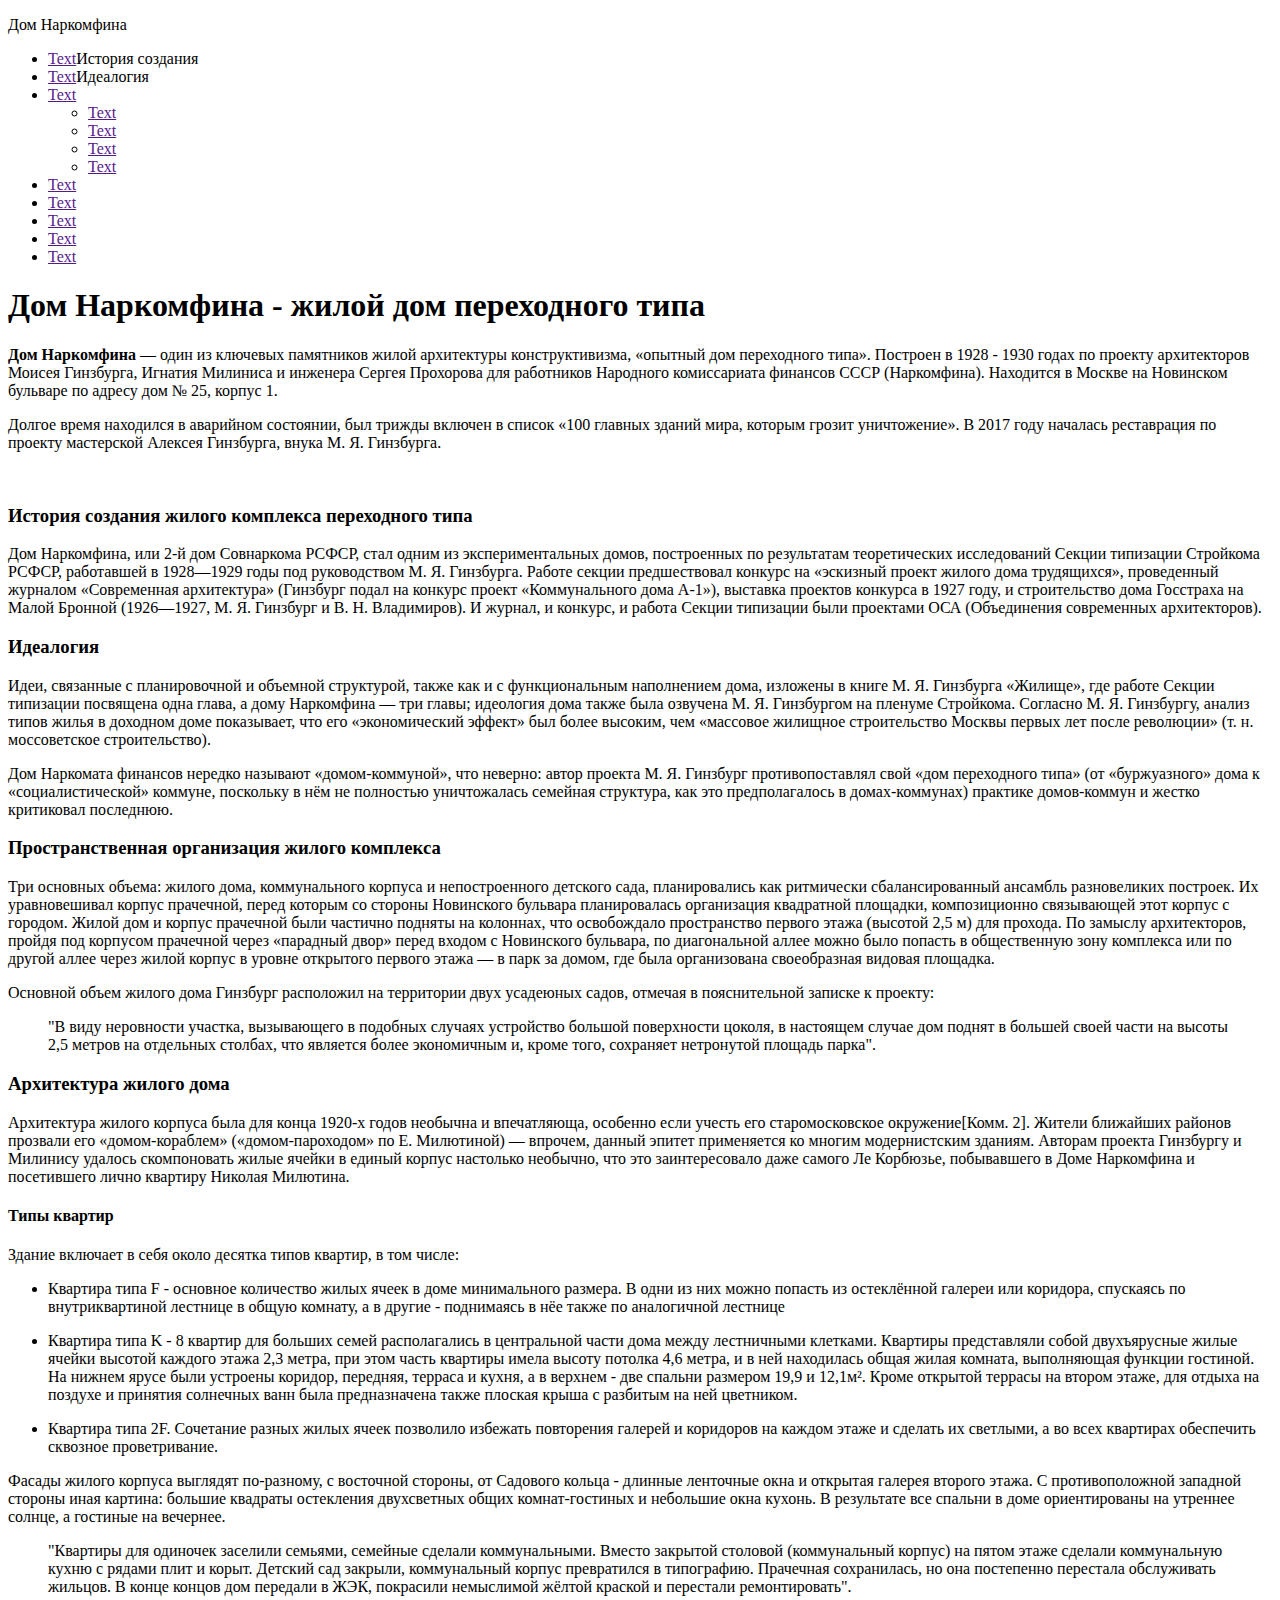
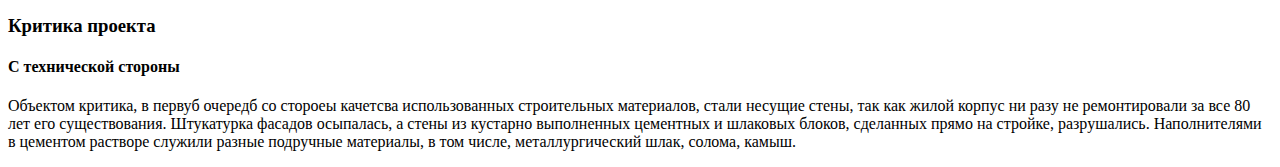
==== dom_narkomfina2_mihalkova.html @ 037fd964 "Create dom_narkomfina2_mihalkova.html" ====
<!DOCTYPE html>
<html lang="en" dir="ltr">
  <head>
    <meta charset="utf-8">
    <link rel="stylesheet" href="stylesheet/style.css">

    <style>
    @import 'reset.css';
    @import url('https://fonts.googleapis.com/css?family=PT+Sans+Caption:400,700|PT+Sans:400,400i,700,700i&amp;subset=cyrillic');
    @import 'layout.css';
    </style>

    <title>Дом Наркомфина</title>


  </head>

  <body>

    <nav>
      <article>
        <p>Дом Наркомфина</p>
        <ul>
          <li><a href="">Text</a>История создания</li>
          <li><a href="">Text</a>Идеалогия</li>
          <li><a href="">Text</a></li>
          <ul>
            <li><a href="">Text</a></li>
            <li><a href="">Text</a></li>
            <li><a href="">Text</a></li>
            <li><a href="">Text</a></li>
          </ul>
          <li><a href="">Text</a></li>
          <li><a href="">Text</a></li>
          <li><a href="">Text</a></li>
          <li><a href="">Text</a></li>
          <li><a href="">Text</a></li>
        </ul>
      </article>
    </nav>

    <h1>Дом Наркомфина - жилой дом переходного типа</h1>
    <p><strong>Дом Наркомфина</strong> — один из ключевых памятников жилой архитектуры конструктивизма, «опытный дом переходного типа».
      Построен в 1928 - 1930 годах по проекту архитекторов Моисея Гинзбурга, Игнатия Милиниса и инженера Сергея Прохорова для работников Народного комиссариата финансов СССР (Наркомфина).
      Находится в Москве на Новинском бульваре по адресу дом № 25, корпус 1.
      <p>Долгое время находился в аварийном состоянии, был трижды включен в список «100 главных зданий мира, которым грозит уничтожение». В 2017 году началась реставрация по проекту мастерской Алексея Гинзбурга, внука М. Я. Гинзбурга.</p>
      <img src="https://upload.wikimedia.org/wikipedia/commons/thumb/7/79/Narkomfin_Building_Moscow_2007_01.jpg/600px-Narkomfin_Building_Moscow_2007_01.jpg" alt="">

    <h3>История создания жилого комплекса переходного типа</h3>
    <p>Дом Наркомфина, или 2-й дом Совнаркома РСФСР, стал одним из экспериментальных домов, построенных по результатам теоретических исследований Секции типизации Стройкома РСФСР,
      работавшей в 1928—1929 годы под руководством М. Я. Гинзбурга. Работе секции предшествовал конкурс на «эскизный проект жилого дома трудящихся», проведенный журналом
      «Современная архитектура» (Гинзбург подал на конкурс проект «Коммунального дома А-1»), выставка проектов конкурса в 1927 году, и строительство дома Госстраха на Малой Бронной
      (1926—1927, М. Я. Гинзбург и В. Н. Владимиров). И журнал, и конкурс, и работа Секции типизации были проектами ОСА (Объединения современных архитекторов).</p>

     <h3>Идеалогия</h3>
     <p>Идеи, связанные с планировочной и объемной структурой, также как и с функциональным наполнением дома, изложены в книге М. Я. Гинзбурга «Жилище»,
       где работе Секции типизации посвящена одна глава, а дому Наркомфина — три главы; идеология дома также была озвучена М. Я. Гинзбургом на пленуме Стройкома.
       Согласно М. Я. Гинзбургу, анализ типов жилья в доходном доме показывает, что его «экономический эффект» был более высоким,
       чем «массовое жилищное строительство Москвы первых лет после революции» (т. н. моссоветское строительство).</p>
       <p>Дом Наркомата финансов нередко называют «домом-коммуной», что неверно: автор проекта М. Я. Гинзбург противопоставлял свой «дом переходного типа»
         (от «буржуазного» дома к «социалистической» коммуне, поскольку в нём не полностью уничтожалась семейная структура, как это предполагалось в домах-коммунах)
         практике домов-коммун и жестко критиковал последнюю.</p>

     <h3>Пространственная организация жилого комплекса</h3>
     <p>Три основных объема: жилого дома, коммунального корпуса и непостроенного детского сада, планировались как ритмически сбалансированный ансамбль разновеликих построек.
       Их уравновешивал корпус прачечной, перед которым со стороны Новинского бульвара планировалась организация квадратной площадки, композиционно связывающей этот корпус с городом.
       Жилой дом и корпус прачечной были частично подняты на колоннах, что освобождало пространство первого этажа (высотой 2,5 м) для прохода. По замыслу архитекторов,
       пройдя под корпусом прачечной через «парадный двор» перед входом с Новинского бульвара, по диагональной аллее можно было попасть в общественную зону комплекса или по другой аллее через жилой корпус в уровне открытого первого этажа
       — в парк за домом, где была организована своеобразная видовая площадка.</p>
       <p>Основной объем жилого дома Гинзбург расположил на территории двух усадеюных садов, отмечая в пояснительной записке к проекту:</p>
       <blockquote class="quote">
         <p>"В виду неровности участка, вызывающего в подобных случаях устройство большой поверхности цоколя, в настоящем случае дом поднят в большей своей части на высоты 2,5 метров
         на отдельных столбах, что является более экономичным и, кроме того, сохраняет нетронутой площадь парка". </p>
       </blockquote>

       <h3>Архитектура жилого дома</h3>
       <p>Архитектура жилого корпуса была для конца 1920-х годов необычна и впечатляюща, особенно если учесть его старомосковское окружение[Комм. 2]. Жители ближайших районов прозвали его «домом-кораблем»
         («домом-пароходом» по Е. Милютиной) — впрочем, данный эпитет применяется ко многим модернистским зданиям. Авторам проекта Гинзбургу и Милинису удалось скомпоновать жилые ячейки в единый корпус настолько необычно,
         что это заинтересовало даже самого Ле Корбюзье, побывавшего в Доме Наркомфина и посетившего лично квартиру Николая Милютина.</p>

       <h4>Типы квартир</h4>
       <p>Здание включает в себя около десятка типов квартир, в том числе:</p>

       <ul>
         <li><p>Квартира типа F - основное количество жилых ячеек в доме минимального размера.
          В одни из них можно попасть из остеклённой галереи или коридора, спускаясь по внутриквартиной
          лестнице в общую комнату, а в другие - поднимаясь в нёе также по аналогичной лестнице</p></li>
         <li><p>Квартира типа K - 8 квартир для больших семей располагались в центральной части дома между
           лестничными клетками. Квартиры представляли собой двухъярусные жилые ячейки высотой
           каждого этажа 2,3 метра, при этом часть квартиры имела высоту потолка 4,6  метра,
           и в ней находилась общая жилая комната, выполняющая функции гостиной. На нижнем ярусе были устроены коридор,
           передняя, терраса и кухня, а в верхнем - две спальни размером 19,9 и 12,1м². Кроме открытой террасы на втором
           этаже, для отдыха на поздухе и принятия солнечных ванн была предназначена также плоская крыша с разбитым на ней цветником.</p></li>
         <li><p>Квартира типа 2F. Сочетание разных жилых ячеек позволило избежать повторения галерей и коридоров на каждом этаже и
           сделать их светлыми, а во всех квартирах обеспечить сквозное проветривание.</p></li>
        </ul>

        <p>Фасады жилого корпуса выглядят по-разному, с восточной стороны, от Садового кольца -
           длинные ленточные окна и открытая галерея второго этажа. С противоположной западной стороны иная картина:
           большие квадраты остекления двухсветных общих комнат-гостиных и небольшие окна кухонь. В результате
           все спальни в доме ориентированы на утреннее солнце, а гостиные на вечернее.</p>

           <blockquote class="quote1">
             <p>"Квартиры для одиночек заселили семьями, семейные сделали коммунальными.
               Вместо закрытой столовой (коммунальный корпус) на пятом этаже сделали коммунальную кухню с рядами плит и корыт.
               Детский сад закрыли, коммунальный корпус превратился в типографию.
               Прачечная сохранилась, но она постепенно перестала обслуживать жильцов.
               В конце концов дом передали в ЖЭК, покрасили немыслимой жёлтой краской и перестали ремонтировать".</p>
           </blockquote>

           <h3>Критика проекта</h3>

           <h4>С технической стороны</h4>
           <p class="last">Объектом критика, в первуб очередб со стороеы качетсва использованных строительных материалов, стали несущие стены,
           так как жилой корпус ни разу не ремонтировали за все 80 лет его существования. Штукатурка фасадов осыпалась,
           а стены из кустарно выполненных цементных и шлаковых блоков, сделанных прямо на стройке, разрушались.
           Наполнителями в цементом растворе служили разные подручные материалы, в том числе, металлургический шлак, солома, камыш.</p>


  </body>
</html>
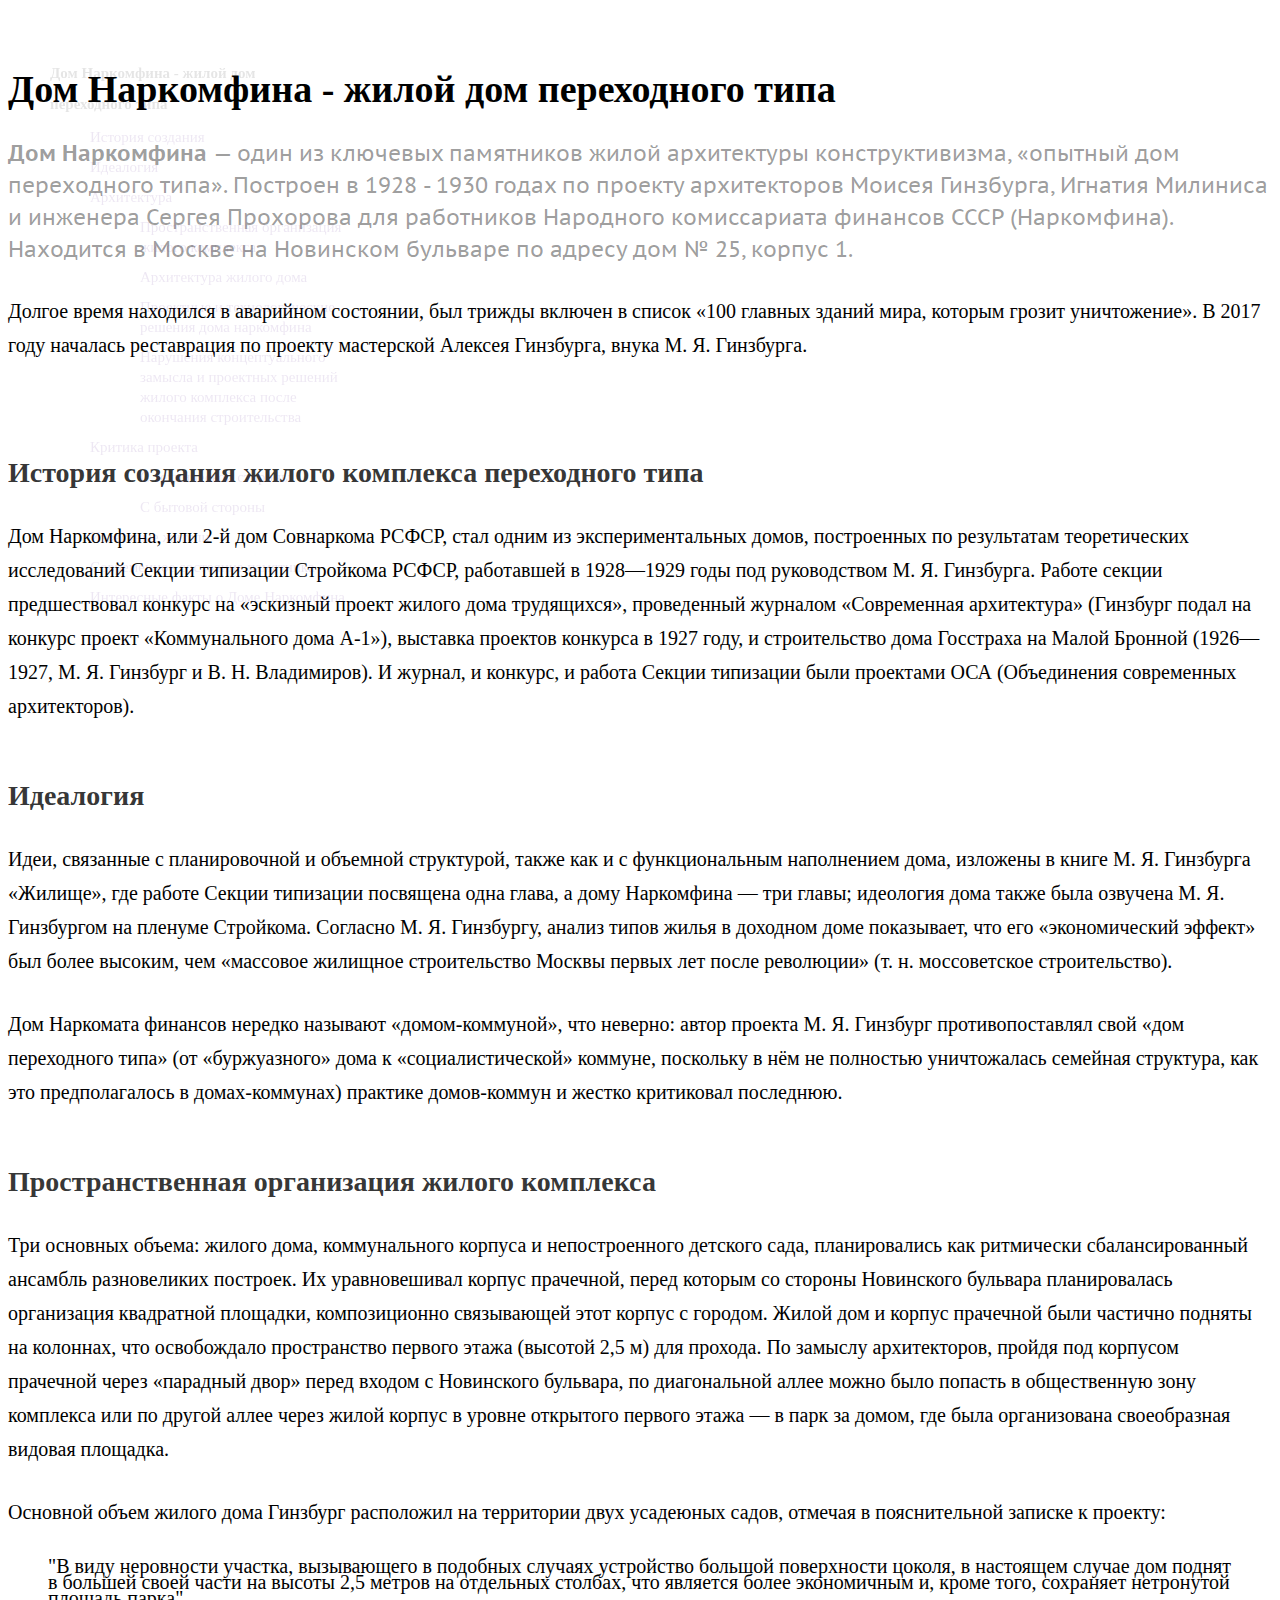
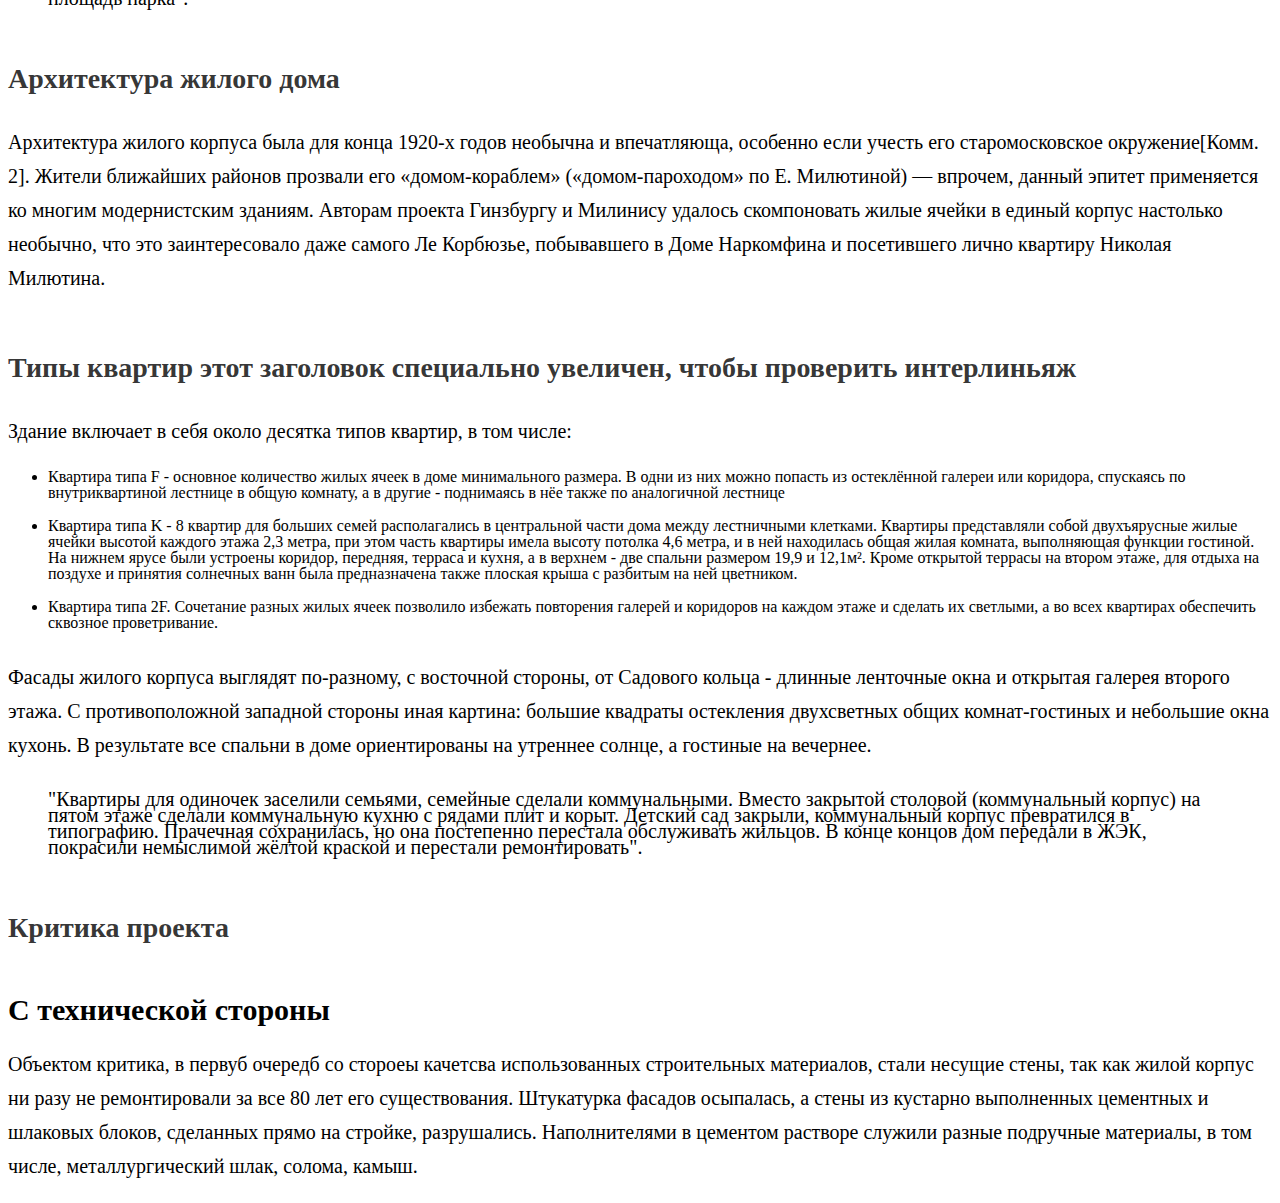
==== commit a120e586: "Update dom_narkomfina2_mihalkova.html" ====
--- a/dom_narkomfina2_mihalkova.html
+++ b/dom_narkomfina2_mihalkova.html
@@ -2,7 +2,7 @@
 <html lang="en" dir="ltr">
   <head>
     <meta charset="utf-8">
-    <link rel="stylesheet" href="stylesheet/style.css">
+    <link rel="stylesheet" href="stylesheets/style.css">
 
     <style>
     @import 'reset.css';
@@ -18,27 +18,37 @@
   <body>
 
     <nav>
-      <article>
-        <p>Дом Наркомфина</p>
+
+        <p>Дом Наркомфина - жилой дом</p>
+          <p>переходного типа</p>
         <ul>
-          <li><a href="">Text</a>История создания</li>
-          <li><a href="">Text</a>Идеалогия</li>
-          <li><a href="">Text</a></li>
+          <li><a href="">История создания</a></li>
+          <li><a href="">Идеалогия</a></li>
+          <li><a href="">Архитектура</a></li>
+
           <ul>
-            <li><a href="">Text</a></li>
-            <li><a href="">Text</a></li>
-            <li><a href="">Text</a></li>
-            <li><a href="">Text</a></li>
+            <li><a href="">Пространственная организация жилого комплекса</a></li>
+            <li><a href="">Архитектура жилого дома</a></li>
+            <li><a href="">Проектные и технологические решения дома наркомфина</a></li>
+            <li><a href="">Нарушения концептуального замысла и проектных решений жилого комплекса после окончания строительства</a></li>
           </ul>
-          <li><a href="">Text</a></li>
-          <li><a href="">Text</a></li>
-          <li><a href="">Text</a></li>
-          <li><a href="">Text</a></li>
-          <li><a href="">Text</a></li>
+
+          <li><a href="">Критика проекта</a></li>
+
+        <ul>
+          <li><a href="">С технической стороны</a></li>
+          <li><a href="">С бытовой стороны</a></li>
         </ul>
-      </article>
+
+
+          <li><a href="">Известные жители</a></li>
+          <li><a href="">Современное состояние памятника</a></li>
+          <li><a href="">Интересные факты о Доме Наркомфина</a></li>
+
+        </ul>
+
     </nav>
-
+    <article>
     <h1>Дом Наркомфина - жилой дом переходного типа</h1>
     <p><strong>Дом Наркомфина</strong> — один из ключевых памятников жилой архитектуры конструктивизма, «опытный дом переходного типа».
       Построен в 1928 - 1930 годах по проекту архитекторов Моисея Гинзбурга, Игнатия Милиниса и инженера Сергея Прохорова для работников Народного комиссариата финансов СССР (Наркомфина).
@@ -78,7 +88,7 @@
          («домом-пароходом» по Е. Милютиной) — впрочем, данный эпитет применяется ко многим модернистским зданиям. Авторам проекта Гинзбургу и Милинису удалось скомпоновать жилые ячейки в единый корпус настолько необычно,
          что это заинтересовало даже самого Ле Корбюзье, побывавшего в Доме Наркомфина и посетившего лично квартиру Николая Милютина.</p>
 
-       <h4>Типы квартир</h4>
+       <h3>Типы квартир этот заголовок специально увеличен, чтобы проверить интерлиньяж</h3>
        <p>Здание включает в себя около десятка типов квартир, в том числе:</p>
 
        <ul>
@@ -115,6 +125,7 @@
            так как жилой корпус ни разу не ремонтировали за все 80 лет его существования. Штукатурка фасадов осыпалась,
            а стены из кустарно выполненных цементных и шлаковых блоков, сделанных прямо на стройке, разрушались.
            Наполнителями в цементом растворе служили разные подручные материалы, в том числе, металлургический шлак, солома, камыш.</p>
+           </article>
 
 
   </body>
--- a/stylesheets/style.css
+++ b/stylesheets/style.css
@@ -0,0 +1,5 @@
+@import 'reset.css';
+@import url('https://fonts.googleapis.com/css?family=PT+Sans+Caption:400,700|PT+Sans:400,400i,700,700i&amp;subset=cyrillic');
+@import 'layout.css';
+@import "sidebar.css";
+@import "content.css";
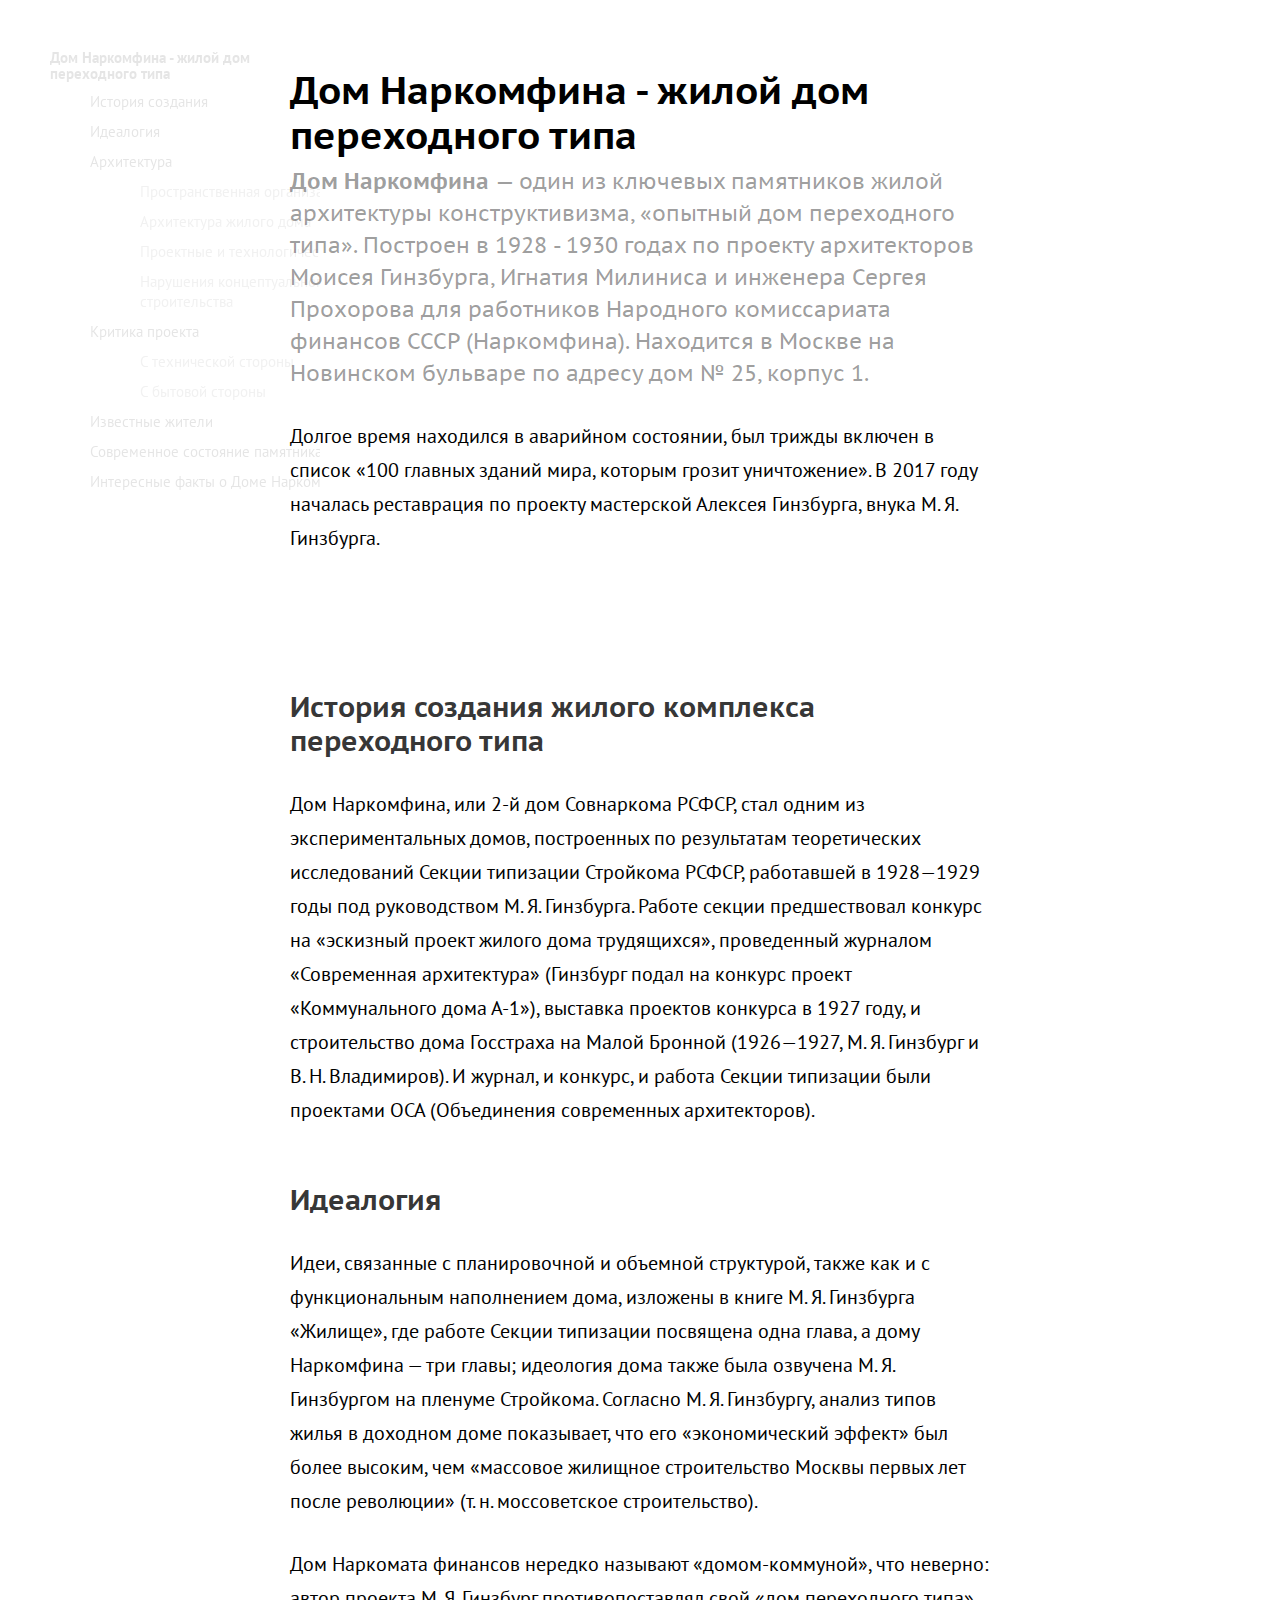
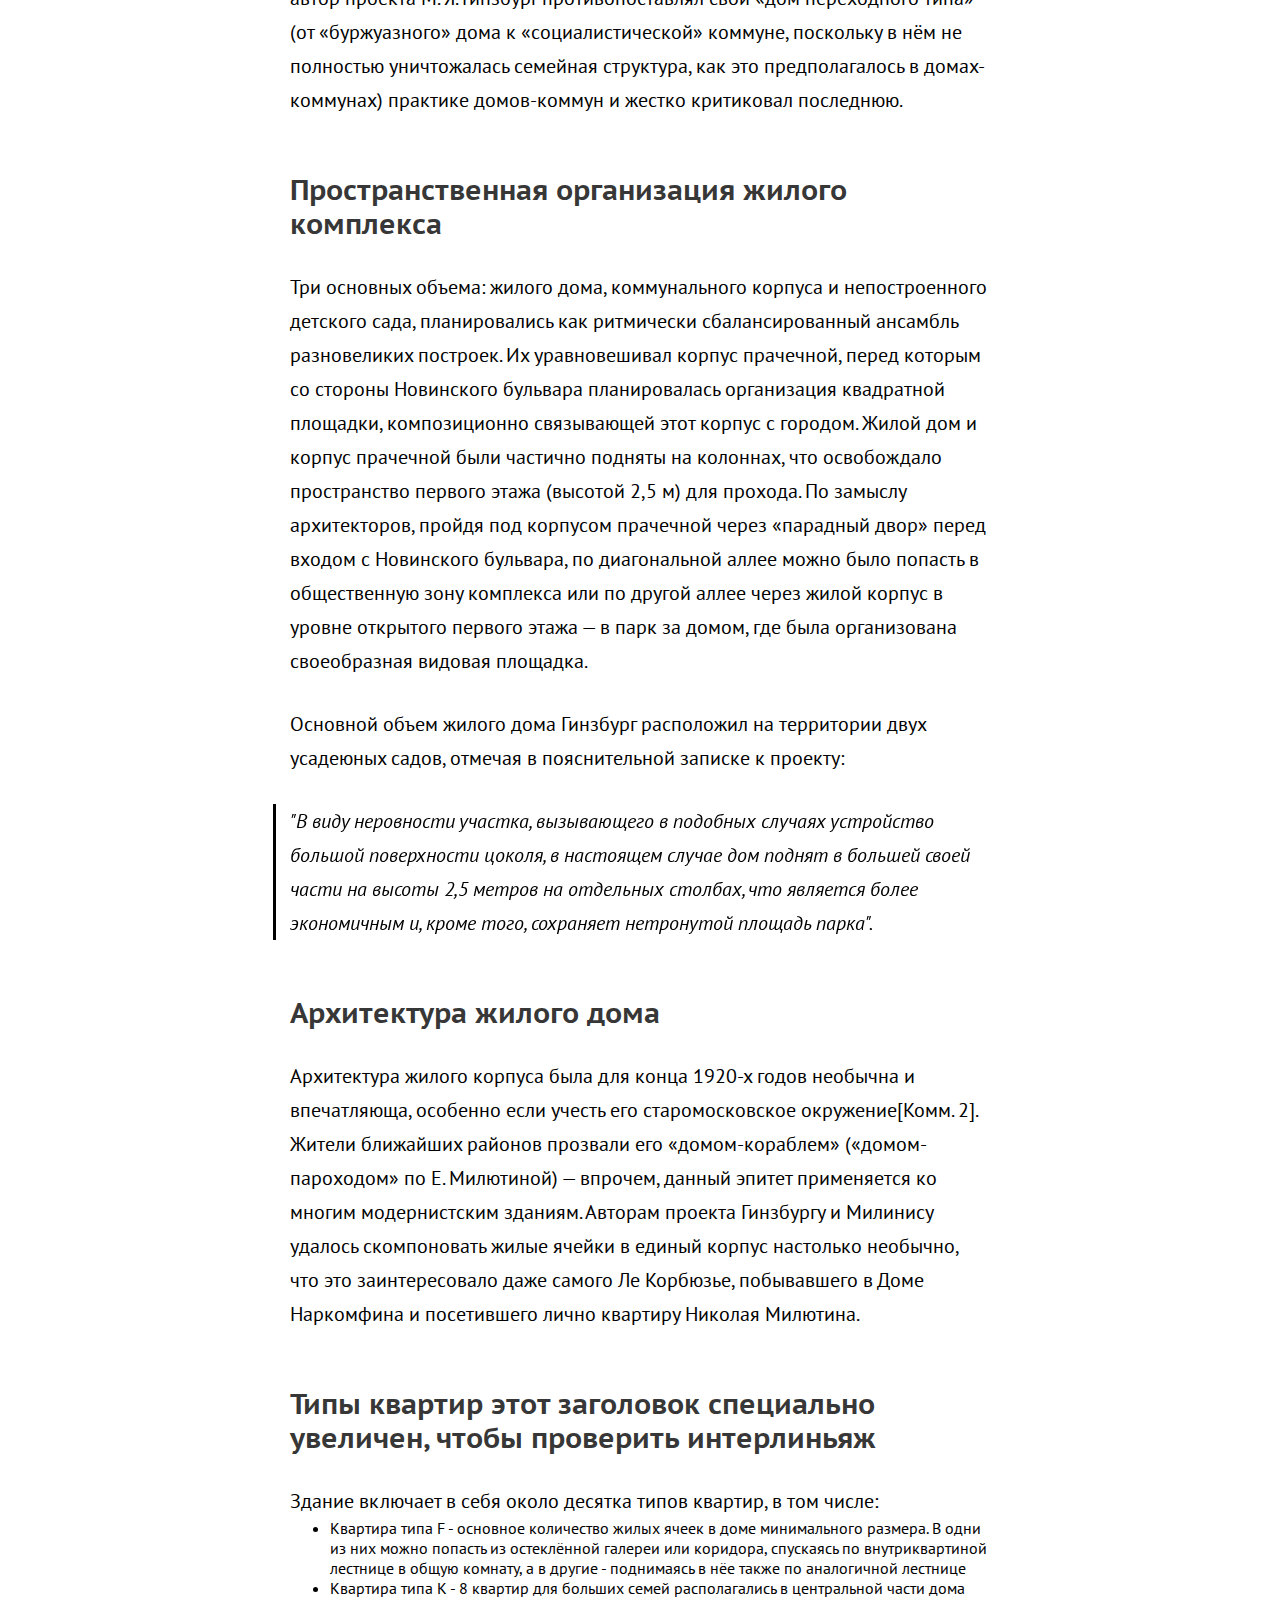
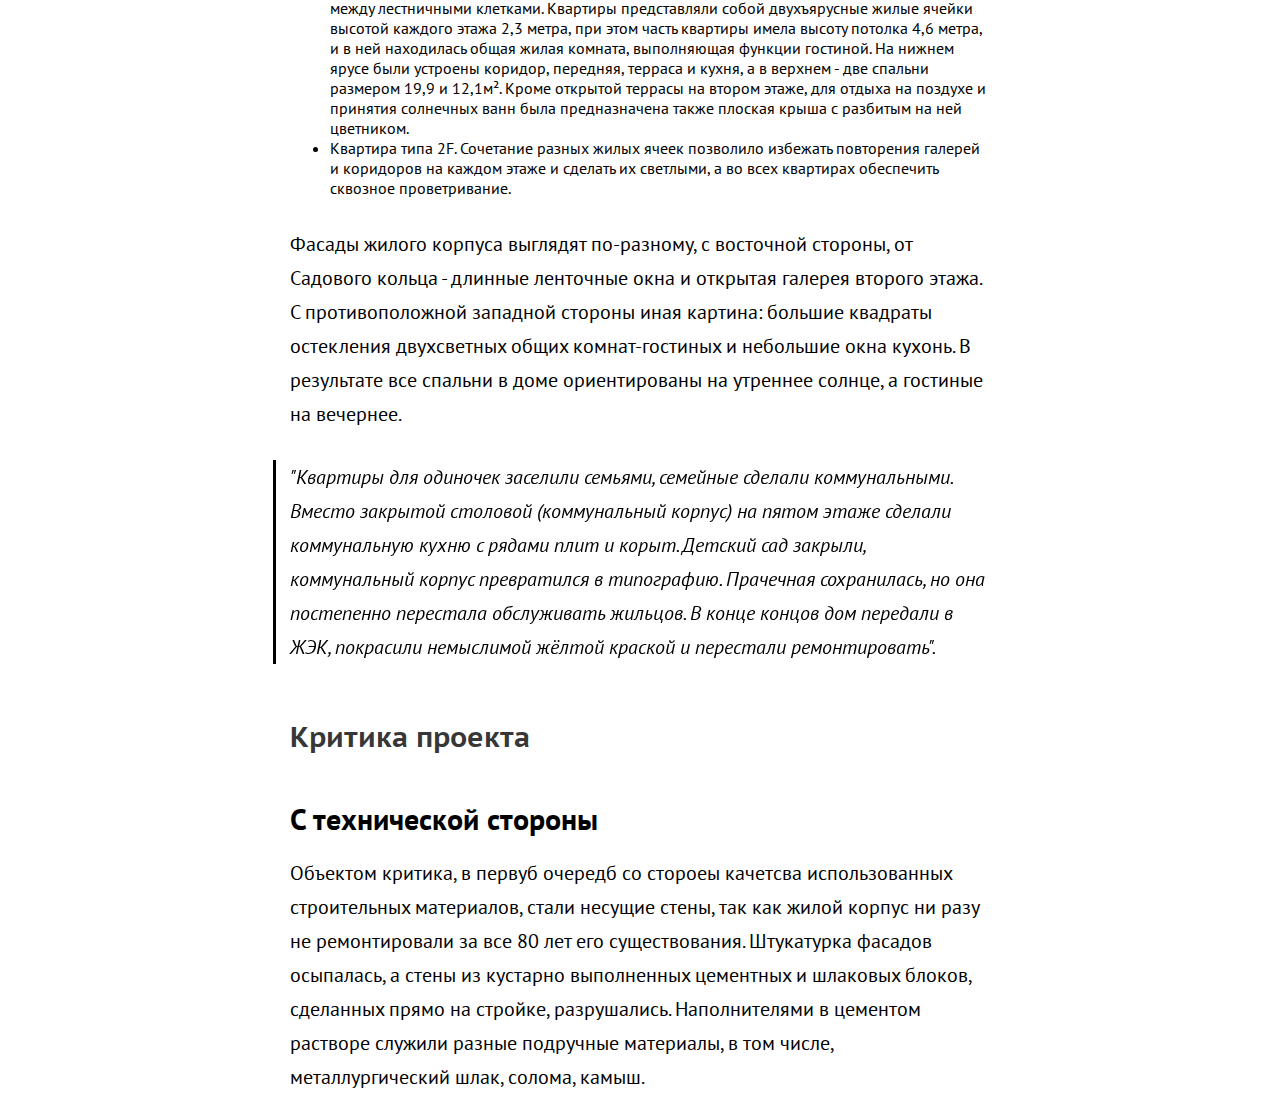
==== commit 48c24464: "Update dom_narkomfina2_mihalkova.html" ====
--- a/dom_narkomfina2_mihalkova.html
+++ b/dom_narkomfina2_mihalkova.html
@@ -78,9 +78,9 @@
        пройдя под корпусом прачечной через «парадный двор» перед входом с Новинского бульвара, по диагональной аллее можно было попасть в общественную зону комплекса или по другой аллее через жилой корпус в уровне открытого первого этажа
        — в парк за домом, где была организована своеобразная видовая площадка.</p>
        <p>Основной объем жилого дома Гинзбург расположил на территории двух усадеюных садов, отмечая в пояснительной записке к проекту:</p>
-       <blockquote class="quote">
-         <p>"В виду неровности участка, вызывающего в подобных случаях устройство большой поверхности цоколя, в настоящем случае дом поднят в большей своей части на высоты 2,5 метров
-         на отдельных столбах, что является более экономичным и, кроме того, сохраняет нетронутой площадь парка". </p>
+       <blockquote>
+         "В виду неровности участка, вызывающего в подобных случаях устройство большой поверхности цоколя, в настоящем случае дом поднят в большей своей части на высоты 2,5 метров
+         на отдельных столбах, что является более экономичным и, кроме того, сохраняет нетронутой площадь парка".
        </blockquote>
 
        <h3>Архитектура жилого дома</h3>
@@ -92,17 +92,17 @@
        <p>Здание включает в себя около десятка типов квартир, в том числе:</p>
 
        <ul>
-         <li><p>Квартира типа F - основное количество жилых ячеек в доме минимального размера.
+         <li>Квартира типа F - основное количество жилых ячеек в доме минимального размера.
           В одни из них можно попасть из остеклённой галереи или коридора, спускаясь по внутриквартиной
-          лестнице в общую комнату, а в другие - поднимаясь в нёе также по аналогичной лестнице</p></li>
-         <li><p>Квартира типа K - 8 квартир для больших семей располагались в центральной части дома между
+          лестнице в общую комнату, а в другие - поднимаясь в нёе также по аналогичной лестнице</li>
+         <li>Квартира типа K - 8 квартир для больших семей располагались в центральной части дома между
            лестничными клетками. Квартиры представляли собой двухъярусные жилые ячейки высотой
            каждого этажа 2,3 метра, при этом часть квартиры имела высоту потолка 4,6  метра,
            и в ней находилась общая жилая комната, выполняющая функции гостиной. На нижнем ярусе были устроены коридор,
            передняя, терраса и кухня, а в верхнем - две спальни размером 19,9 и 12,1м². Кроме открытой террасы на втором
-           этаже, для отдыха на поздухе и принятия солнечных ванн была предназначена также плоская крыша с разбитым на ней цветником.</p></li>
-         <li><p>Квартира типа 2F. Сочетание разных жилых ячеек позволило избежать повторения галерей и коридоров на каждом этаже и
-           сделать их светлыми, а во всех квартирах обеспечить сквозное проветривание.</p></li>
+           этаже, для отдыха на поздухе и принятия солнечных ванн была предназначена также плоская крыша с разбитым на ней цветником.</li>
+         <li>Квартира типа 2F. Сочетание разных жилых ячеек позволило избежать повторения галерей и коридоров на каждом этаже и
+           сделать их светлыми, а во всех квартирах обеспечить сквозное проветривание.</li>
         </ul>
 
         <p>Фасады жилого корпуса выглядят по-разному, с восточной стороны, от Садового кольца -
@@ -110,18 +110,18 @@
            большие квадраты остекления двухсветных общих комнат-гостиных и небольшие окна кухонь. В результате
            все спальни в доме ориентированы на утреннее солнце, а гостиные на вечернее.</p>
 
-           <blockquote class="quote1">
-             <p>"Квартиры для одиночек заселили семьями, семейные сделали коммунальными.
+           <blockquote>
+             "Квартиры для одиночек заселили семьями, семейные сделали коммунальными.
                Вместо закрытой столовой (коммунальный корпус) на пятом этаже сделали коммунальную кухню с рядами плит и корыт.
                Детский сад закрыли, коммунальный корпус превратился в типографию.
                Прачечная сохранилась, но она постепенно перестала обслуживать жильцов.
-               В конце концов дом передали в ЖЭК, покрасили немыслимой жёлтой краской и перестали ремонтировать".</p>
+               В конце концов дом передали в ЖЭК, покрасили немыслимой жёлтой краской и перестали ремонтировать".
            </blockquote>
 
            <h3>Критика проекта</h3>
 
            <h4>С технической стороны</h4>
-           <p class="last">Объектом критика, в первуб очередб со стороеы качетсва использованных строительных материалов, стали несущие стены,
+           <p>Объектом критика, в первуб очередб со стороеы качетсва использованных строительных материалов, стали несущие стены,
            так как жилой корпус ни разу не ремонтировали за все 80 лет его существования. Штукатурка фасадов осыпалась,
            а стены из кустарно выполненных цементных и шлаковых блоков, сделанных прямо на стройке, разрушались.
            Наполнителями в цементом растворе служили разные подручные материалы, в том числе, металлургический шлак, солома, камыш.</p>
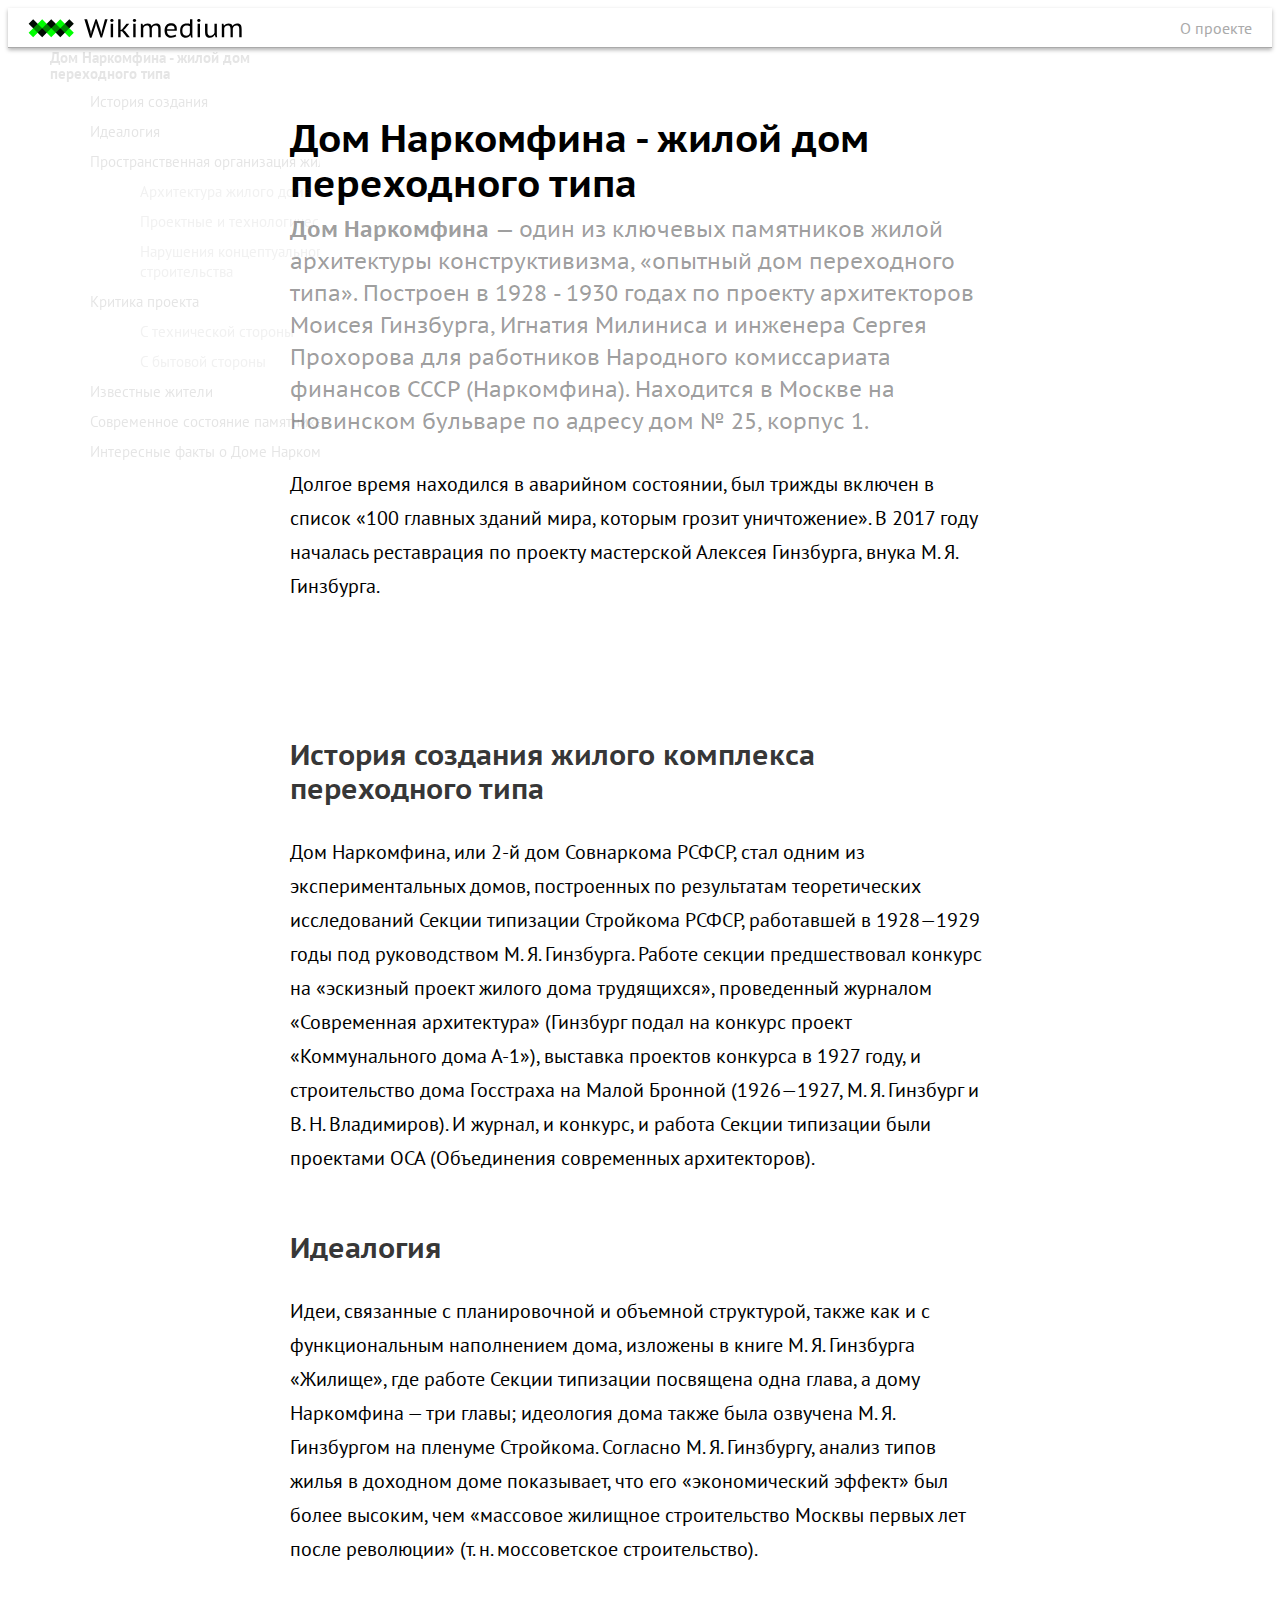
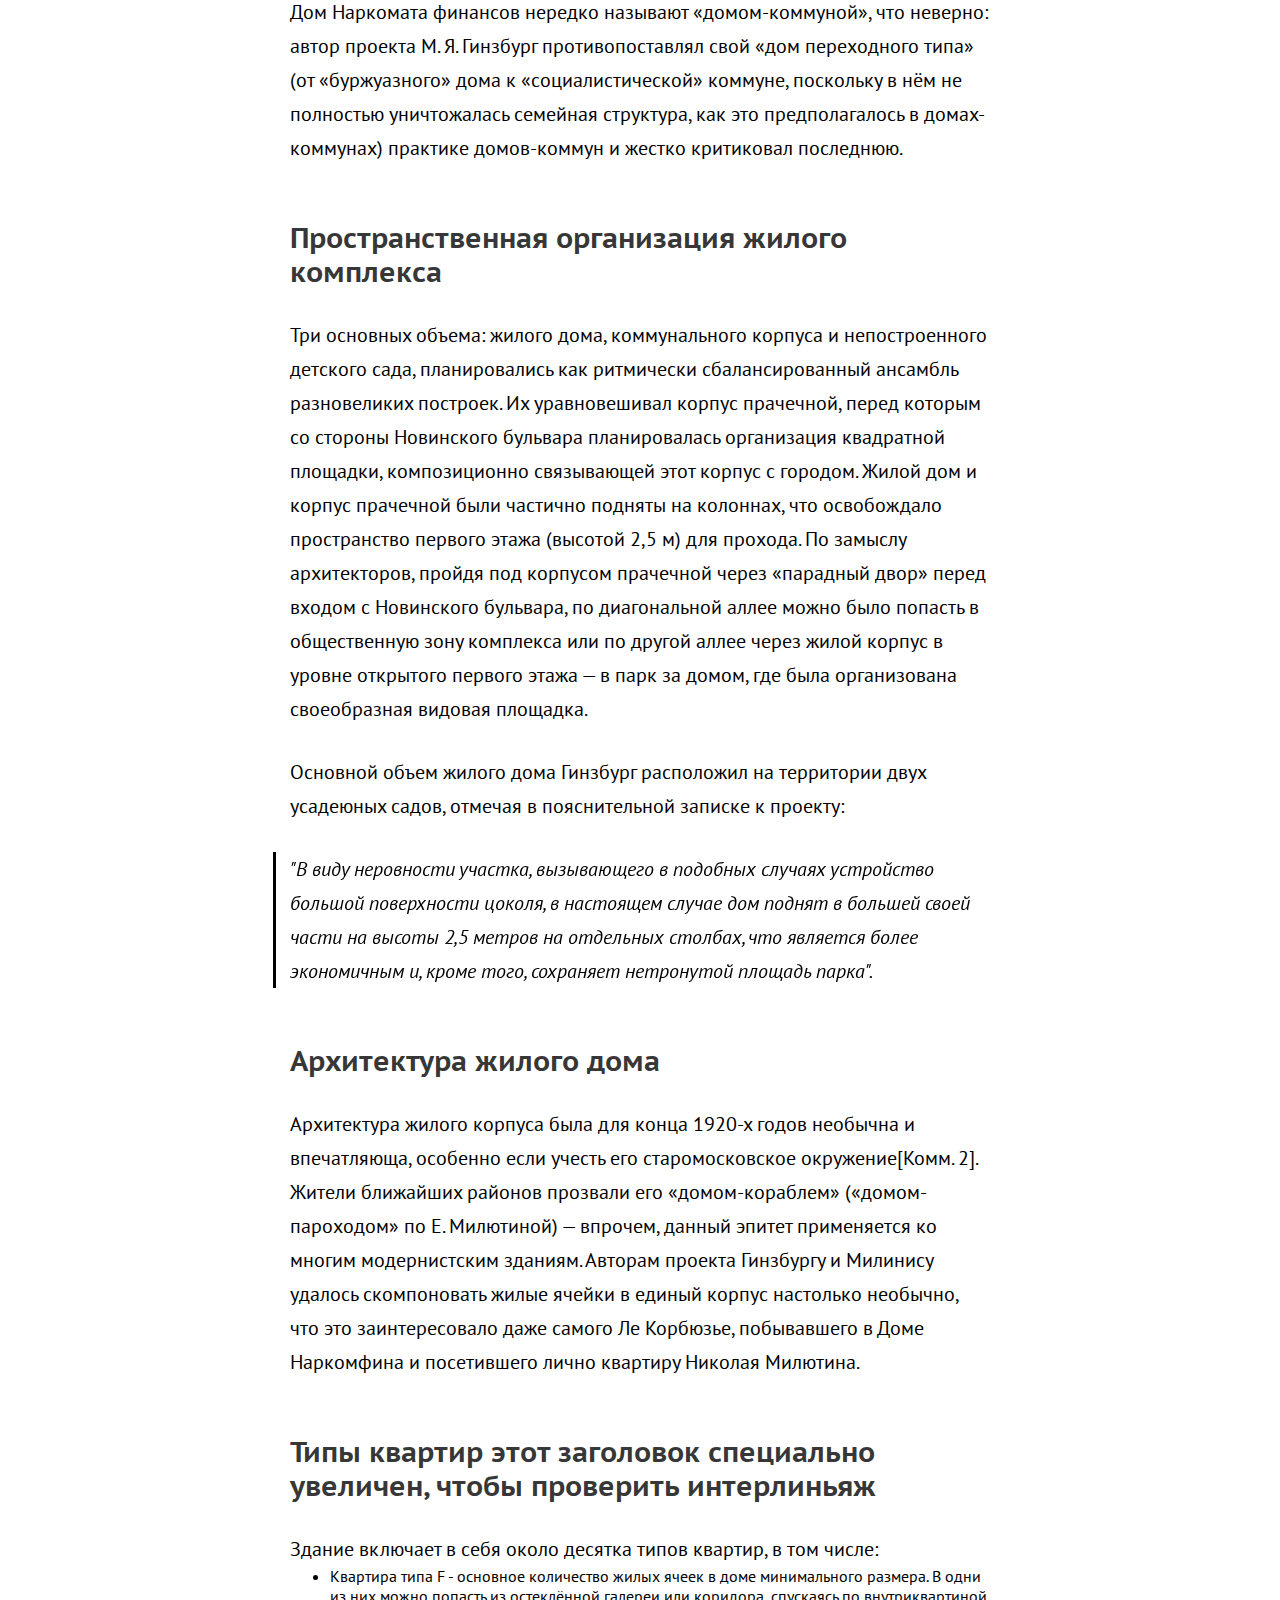
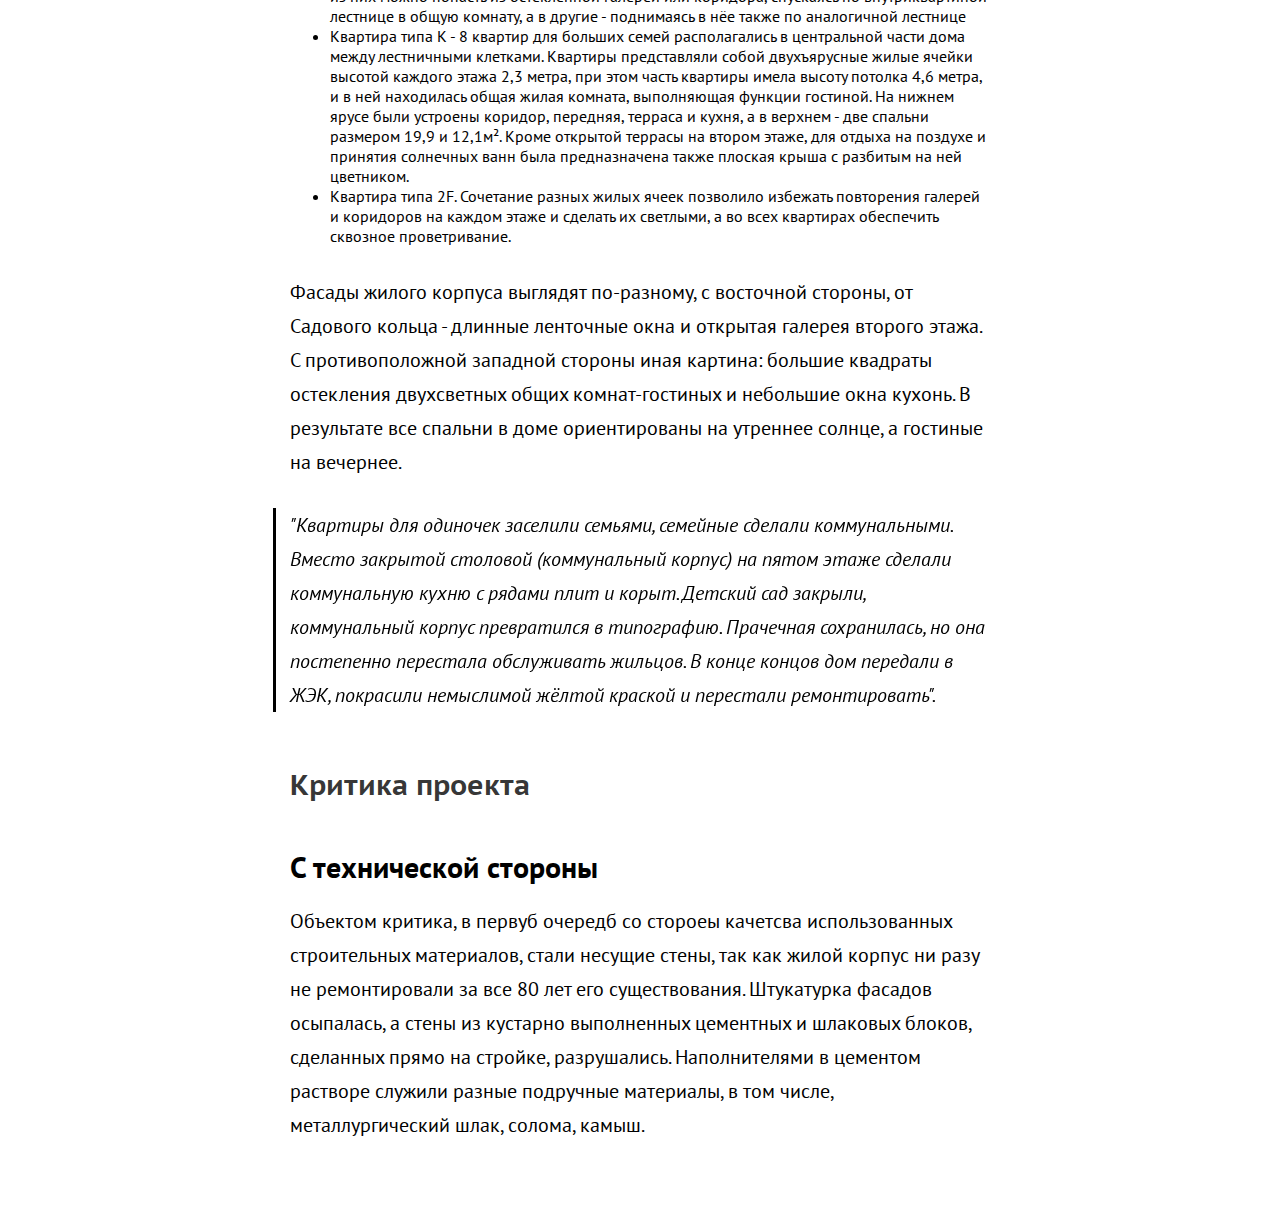
==== commit 9d87374e: "Update dom_narkomfina2_mihalkova.html" ====
--- a/dom_narkomfina2_mihalkova.html
+++ b/dom_narkomfina2_mihalkova.html
@@ -3,6 +3,9 @@
   <head>
     <meta charset="utf-8">
     <link rel="stylesheet" href="stylesheets/style.css">
+    <script src="javascripts/jquery-3.5.1.js" charset="utf-8"></script>
+
+    </script>
 
     <style>
     @import 'reset.css';
@@ -12,57 +15,78 @@
 
     <title>Дом Наркомфина</title>
 
+    <script type="text/javascript">
+    $(function() {
+	$('.sidebar a').each(function() {
+		$(this).on('click', function(e) {
+			e.preventDefault();
+			var scrollTo = $(this).attr('href');
+			var whitespace = scrollTo == '#s1' ? 70 : 30;
+			$('html,body').animate({
+				scrollTop: $(scrollTo).offset().top - whitespace
+			}, 1000);
+		});
+	});
+});
+
+    </script>
+
 
   </head>
 
   <body>
+    <div class="menubar">
+      <a href="#"><img src="images/logo.svg" alt=""></a>
+      <a href="#">О проекте</a>
 
-    <nav>
+    </div>
 
-        <p>Дом Наркомфина - жилой дом</p>
+    <nav class="sidebar">
+
+        <p><a href="#s1">Дом Наркомфина - жилой дом</a></p>
           <p>переходного типа</p>
         <ul>
-          <li><a href="">История создания</a></li>
-          <li><a href="">Идеалогия</a></li>
-          <li><a href="">Архитектура</a></li>
+          <li><a href="#s2">История создания</a></li>
+          <li><a href="#s3">Идеалогия</a></li>
+          <li><a href="#s4">Пространственная организация жилого комплекса</a></li>
+
 
           <ul>
-            <li><a href="">Пространственная организация жилого комплекса</a></li>
-            <li><a href="">Архитектура жилого дома</a></li>
-            <li><a href="">Проектные и технологические решения дома наркомфина</a></li>
-            <li><a href="">Нарушения концептуального замысла и проектных решений жилого комплекса после окончания строительства</a></li>
+            <li><a href="#s5">Архитектура жилого дома</a></li>
+            <li><a href="#s6">Проектные и технологические решения дома наркомфина</a></li>
+            <li><a href="#s7">Нарушения концептуального замысла и проектных решений жилого комплекса после окончания строительства</a></li>
           </ul>
 
-          <li><a href="">Критика проекта</a></li>
+          <li><a href="#s8">Критика проекта</a></li>
 
         <ul>
-          <li><a href="">С технической стороны</a></li>
-          <li><a href="">С бытовой стороны</a></li>
+          <li><a href="#s9">С технической стороны</a></li>
+          <li><a href="#s10">С бытовой стороны</a></li>
         </ul>
 
 
-          <li><a href="">Известные жители</a></li>
-          <li><a href="">Современное состояние памятника</a></li>
-          <li><a href="">Интересные факты о Доме Наркомфина</a></li>
+          <li><a href="#s11">Известные жители</a></li>
+          <li><a href="#s12">Современное состояние памятника</a></li>
+          <li><a href="#s13">Интересные факты о Доме Наркомфина</a></li>
 
         </ul>
 
     </nav>
     <article>
-    <h1>Дом Наркомфина - жилой дом переходного типа</h1>
+    <h1 id="s1">Дом Наркомфина - жилой дом переходного типа</h1>
     <p><strong>Дом Наркомфина</strong> — один из ключевых памятников жилой архитектуры конструктивизма, «опытный дом переходного типа».
       Построен в 1928 - 1930 годах по проекту архитекторов Моисея Гинзбурга, Игнатия Милиниса и инженера Сергея Прохорова для работников Народного комиссариата финансов СССР (Наркомфина).
       Находится в Москве на Новинском бульваре по адресу дом № 25, корпус 1.
       <p>Долгое время находился в аварийном состоянии, был трижды включен в список «100 главных зданий мира, которым грозит уничтожение». В 2017 году началась реставрация по проекту мастерской Алексея Гинзбурга, внука М. Я. Гинзбурга.</p>
       <img src="https://upload.wikimedia.org/wikipedia/commons/thumb/7/79/Narkomfin_Building_Moscow_2007_01.jpg/600px-Narkomfin_Building_Moscow_2007_01.jpg" alt="">
 
-    <h3>История создания жилого комплекса переходного типа</h3>
+    <h3 id="s2">История создания жилого комплекса переходного типа</h3>
     <p>Дом Наркомфина, или 2-й дом Совнаркома РСФСР, стал одним из экспериментальных домов, построенных по результатам теоретических исследований Секции типизации Стройкома РСФСР,
       работавшей в 1928—1929 годы под руководством М. Я. Гинзбурга. Работе секции предшествовал конкурс на «эскизный проект жилого дома трудящихся», проведенный журналом
       «Современная архитектура» (Гинзбург подал на конкурс проект «Коммунального дома А-1»), выставка проектов конкурса в 1927 году, и строительство дома Госстраха на Малой Бронной
       (1926—1927, М. Я. Гинзбург и В. Н. Владимиров). И журнал, и конкурс, и работа Секции типизации были проектами ОСА (Объединения современных архитекторов).</p>
 
-     <h3>Идеалогия</h3>
+     <h3 id="s3">Идеалогия</h3>
      <p>Идеи, связанные с планировочной и объемной структурой, также как и с функциональным наполнением дома, изложены в книге М. Я. Гинзбурга «Жилище»,
        где работе Секции типизации посвящена одна глава, а дому Наркомфина — три главы; идеология дома также была озвучена М. Я. Гинзбургом на пленуме Стройкома.
        Согласно М. Я. Гинзбургу, анализ типов жилья в доходном доме показывает, что его «экономический эффект» был более высоким,
@@ -71,7 +95,7 @@
          (от «буржуазного» дома к «социалистической» коммуне, поскольку в нём не полностью уничтожалась семейная структура, как это предполагалось в домах-коммунах)
          практике домов-коммун и жестко критиковал последнюю.</p>
 
-     <h3>Пространственная организация жилого комплекса</h3>
+     <h3 id="s4">Пространственная организация жилого комплекса</h3>
      <p>Три основных объема: жилого дома, коммунального корпуса и непостроенного детского сада, планировались как ритмически сбалансированный ансамбль разновеликих построек.
        Их уравновешивал корпус прачечной, перед которым со стороны Новинского бульвара планировалась организация квадратной площадки, композиционно связывающей этот корпус с городом.
        Жилой дом и корпус прачечной были частично подняты на колоннах, что освобождало пространство первого этажа (высотой 2,5 м) для прохода. По замыслу архитекторов,
@@ -83,12 +107,12 @@
          на отдельных столбах, что является более экономичным и, кроме того, сохраняет нетронутой площадь парка".
        </blockquote>
 
-       <h3>Архитектура жилого дома</h3>
+       <h3 id="s5">Архитектура жилого дома</h3>
        <p>Архитектура жилого корпуса была для конца 1920-х годов необычна и впечатляюща, особенно если учесть его старомосковское окружение[Комм. 2]. Жители ближайших районов прозвали его «домом-кораблем»
          («домом-пароходом» по Е. Милютиной) — впрочем, данный эпитет применяется ко многим модернистским зданиям. Авторам проекта Гинзбургу и Милинису удалось скомпоновать жилые ячейки в единый корпус настолько необычно,
          что это заинтересовало даже самого Ле Корбюзье, побывавшего в Доме Наркомфина и посетившего лично квартиру Николая Милютина.</p>
 
-       <h3>Типы квартир этот заголовок специально увеличен, чтобы проверить интерлиньяж</h3>
+       <h3 id="s6">Типы квартир этот заголовок специально увеличен, чтобы проверить интерлиньяж</h3>
        <p>Здание включает в себя около десятка типов квартир, в том числе:</p>
 
        <ul>
@@ -105,7 +129,7 @@
            сделать их светлыми, а во всех квартирах обеспечить сквозное проветривание.</li>
         </ul>
 
-        <p>Фасады жилого корпуса выглядят по-разному, с восточной стороны, от Садового кольца -
+        <p id="s7">Фасады жилого корпуса выглядят по-разному, с восточной стороны, от Садового кольца -
            длинные ленточные окна и открытая галерея второго этажа. С противоположной западной стороны иная картина:
            большие квадраты остекления двухсветных общих комнат-гостиных и небольшие окна кухонь. В результате
            все спальни в доме ориентированы на утреннее солнце, а гостиные на вечернее.</p>
@@ -118,9 +142,9 @@
                В конце концов дом передали в ЖЭК, покрасили немыслимой жёлтой краской и перестали ремонтировать".
            </blockquote>
 
-           <h3>Критика проекта</h3>
+           <h3 id="s8">Критика проекта</h3>
 
-           <h4>С технической стороны</h4>
+           <h4 id="s9">С технической стороны</h4>
            <p>Объектом критика, в первуб очередб со стороеы качетсва использованных строительных материалов, стали несущие стены,
            так как жилой корпус ни разу не ремонтировали за все 80 лет его существования. Штукатурка фасадов осыпалась,
            а стены из кустарно выполненных цементных и шлаковых блоков, сделанных прямо на стройке, разрушались.
